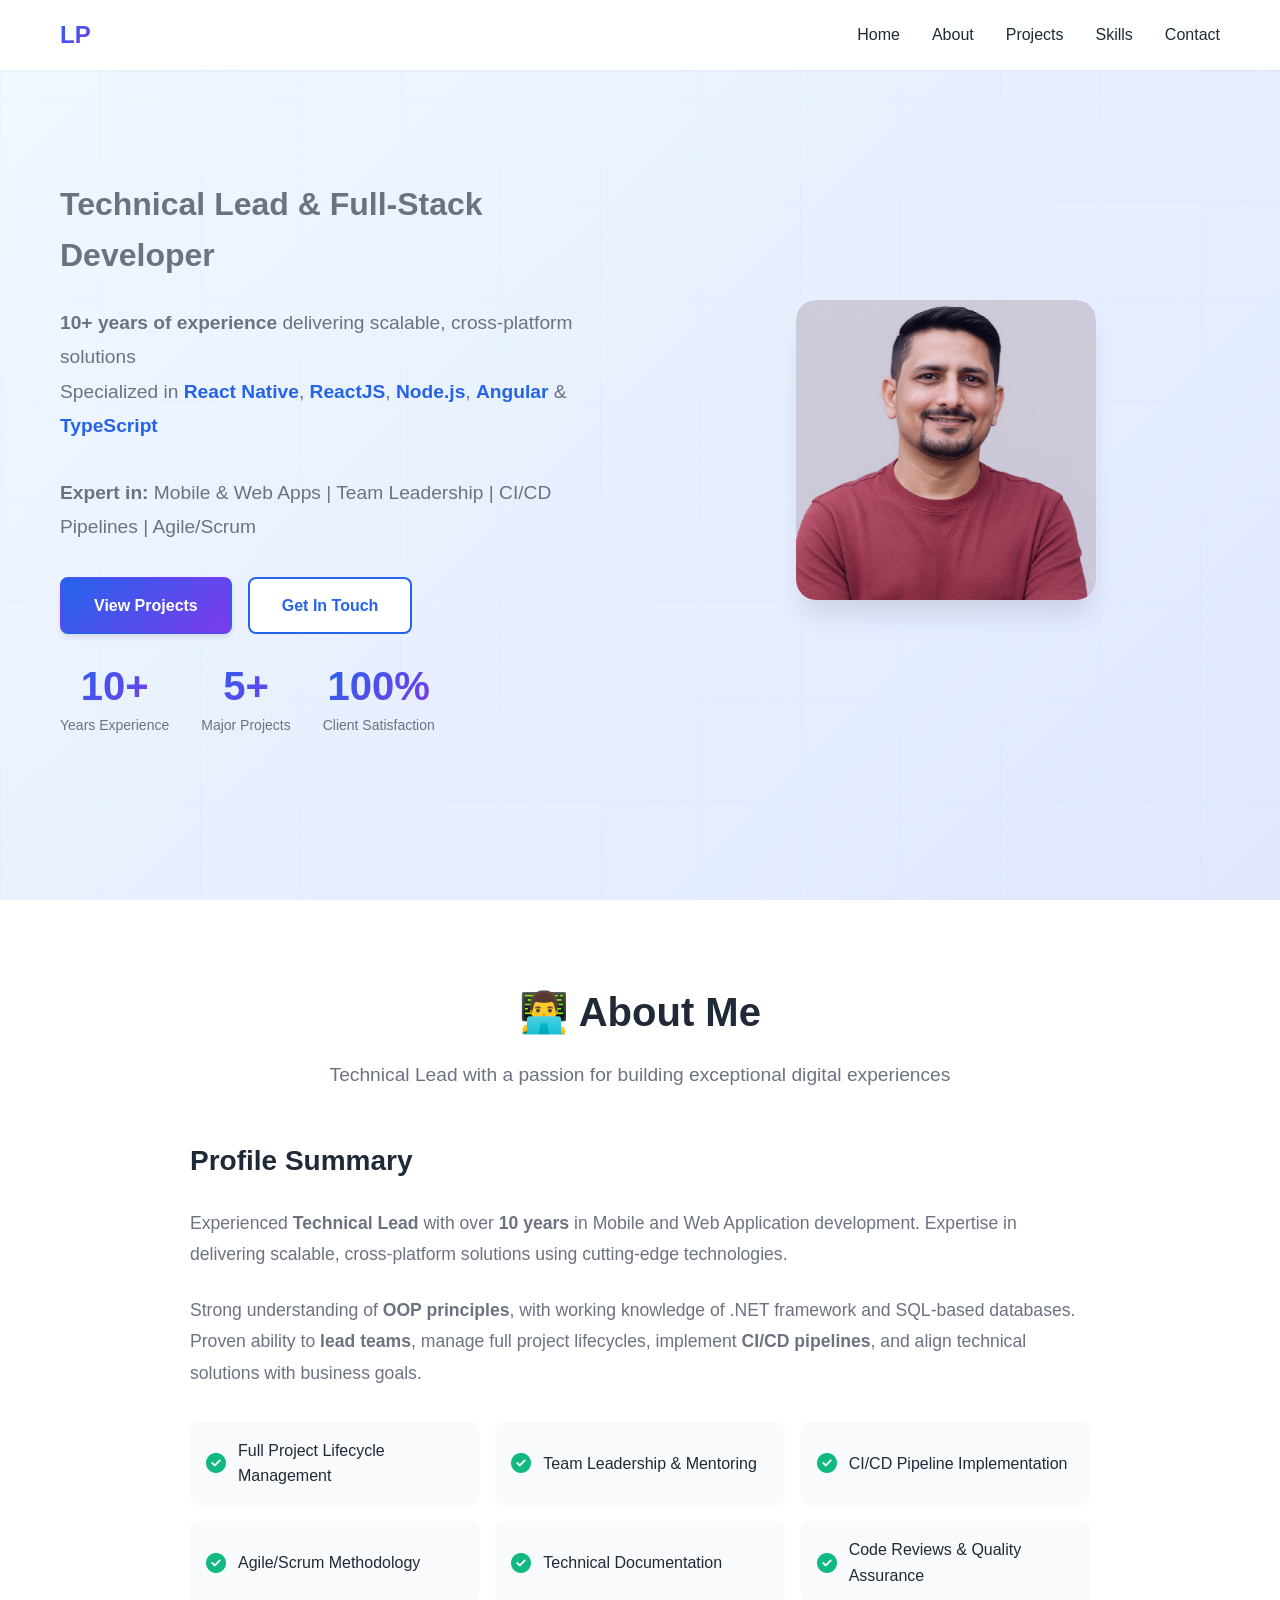
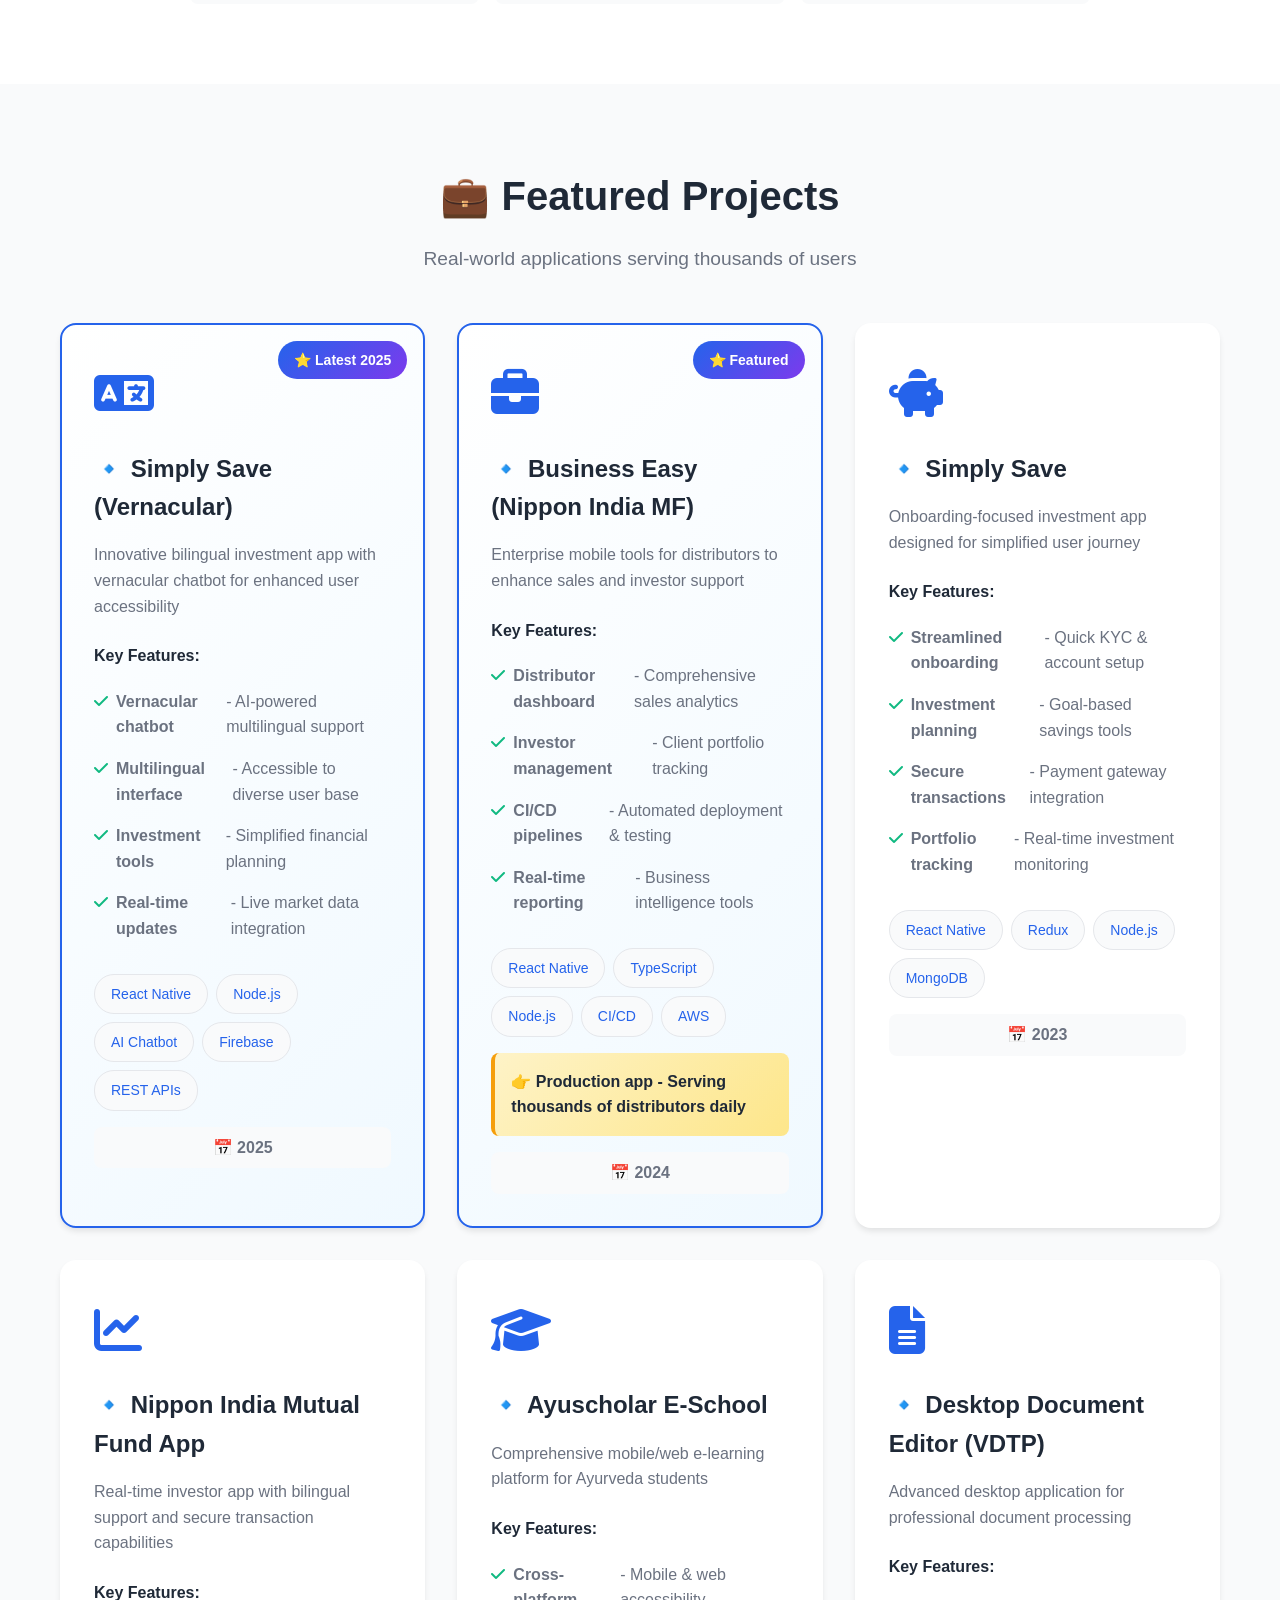
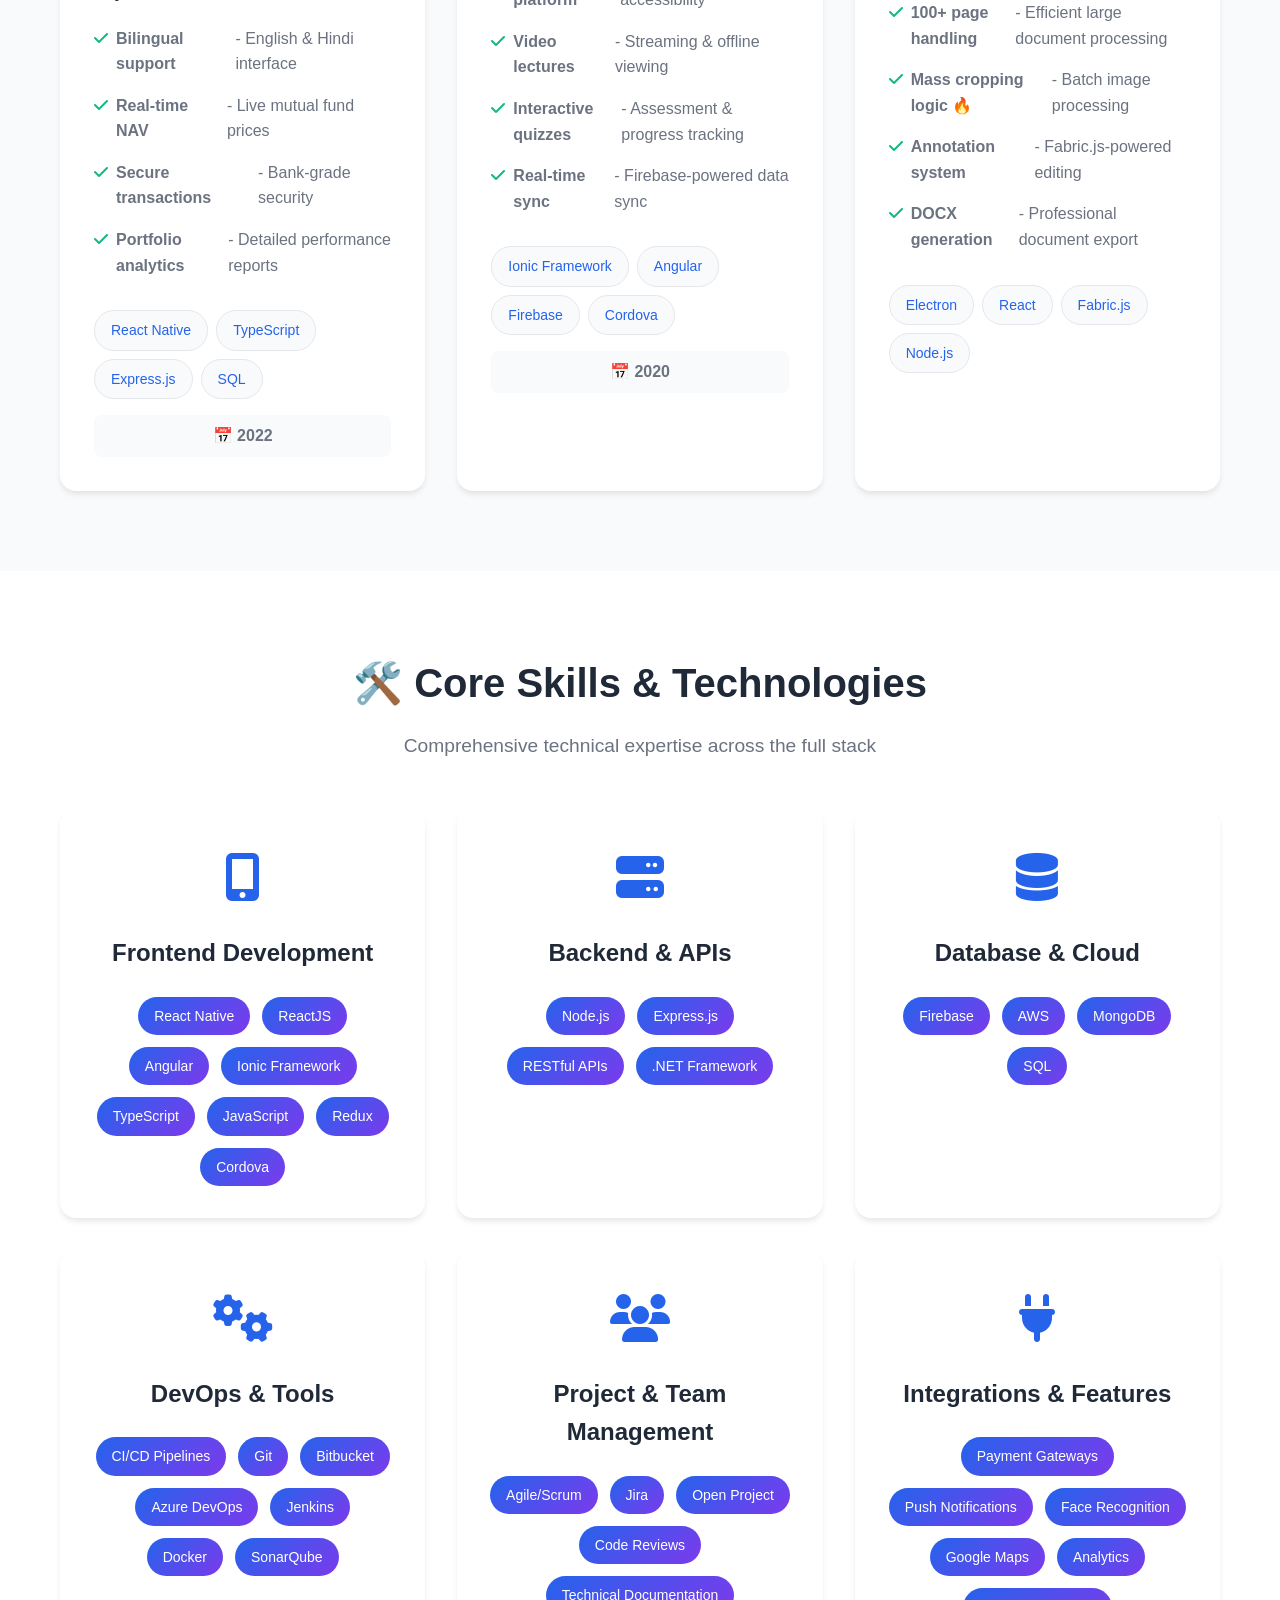
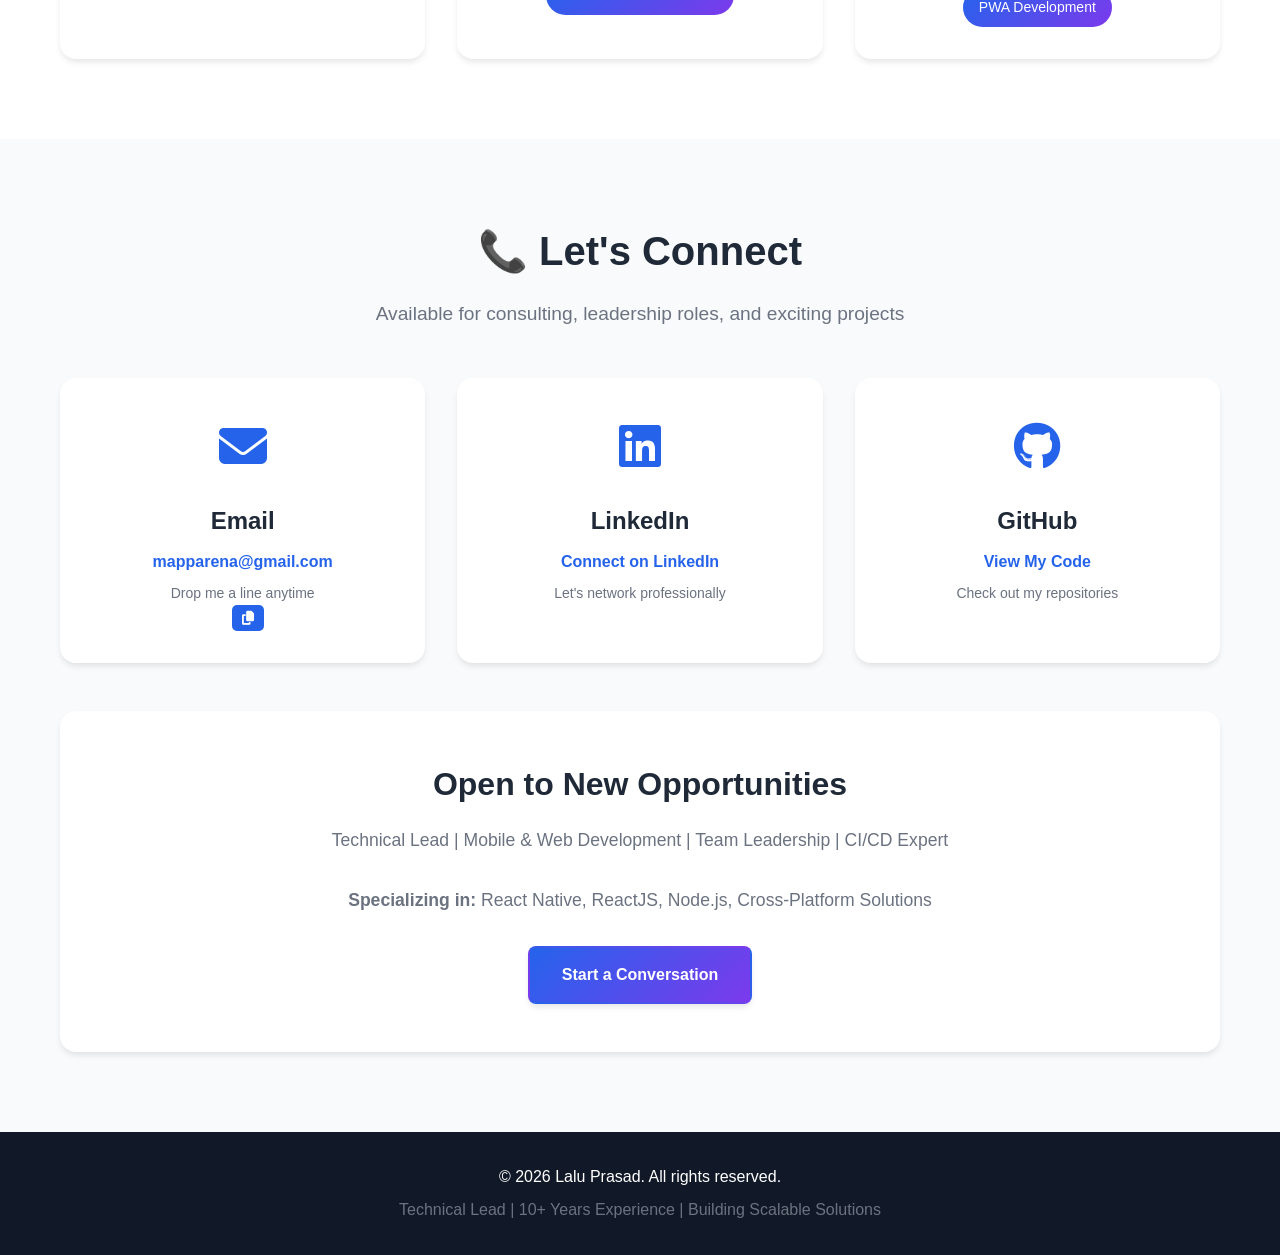
==== index-new.html @ 654e076b "Update portfolio: Reordered projects, added fraud detection, freelancer focus, AI tools mention" ====
<!DOCTYPE html>
<html lang="en">
<head>
    <meta charset="UTF-8">
    <meta name="viewport" content="width=device-width, initial-scale=1.0">
    <meta name="description" content="Lalu Prasad - Technical Lead with 10+ years in Mobile & Web Development. Expert in React Native, ReactJS, Node.js, and Cross-Platform Solutions.">
    <title>Lalu Prasad - Technical Lead | Mobile & Web Development Expert</title>
    <link rel="stylesheet" href="styles.css">
    <link rel="stylesheet" href="https://cdnjs.cloudflare.com/ajax/libs/font-awesome/6.4.0/css/all.min.css">
</head>
<body>
    <!-- Navigation -->
    <nav class="navbar">
        <div class="container">
            <div class="nav-brand">LP</div>
            <ul class="nav-menu">
                <li><a href="#home">Home</a></li>
                <li><a href="#about">About</a></li>
                <li><a href="#projects">Projects</a></li>
                <li><a href="#skills">Skills</a></li>
                <li><a href="#contact">Contact</a></li>
            </ul>
            <div class="hamburger">
                <span></span>
                <span></span>
                <span></span>
            </div>
        </div>
    </nav>

    <!-- Home Section -->
    <section id="home" class="hero">
        <div class="container">
            <div class="hero-content">
                <div class="hero-text">
                    <h1 class="hero-title">
                        Hi, I'm <span class="highlight">Lalu Prasad</span>
                    </h1>
                    <h2 class="hero-subtitle">Technical Lead & Full-Stack Developer</h2>
                    <p class="hero-description">
                        <strong>10+ years of experience</strong> delivering scalable, cross-platform solutions<br>
                        Specialized in <span class="tech-highlight">React Native</span>, 
                        <span class="tech-highlight">ReactJS</span>, 
                        <span class="tech-highlight">Node.js</span>, 
                        <span class="tech-highlight">Angular</span> & 
                        <span class="tech-highlight">TypeScript</span>
                    </p>
                    <p class="hero-description">
                        <strong>Expert in:</strong> Mobile & Web Apps | Team Leadership | CI/CD Pipelines | Agile/Scrum
                    </p>
                    <div class="hero-buttons">
                        <a href="#projects" class="btn btn-primary">View Projects</a>
                        <a href="#contact" class="btn btn-secondary">Get In Touch</a>
                    </div>
                    <div class="hero-stats">
                        <div class="stat">
                            <div class="stat-number">10+</div>
                            <div class="stat-label">Years Experience</div>
                        </div>
                        <div class="stat">
                            <div class="stat-number">5+</div>
                            <div class="stat-label">Major Projects</div>
                        </div>
                        <div class="stat">
                            <div class="stat-number">100%</div>
                            <div class="stat-label">Client Satisfaction</div>
                        </div>
                    </div>
                </div>
                <div class="hero-image">
                    <div class="profile-card">
                        <img src="profile.jpg" alt="Lalu Prasad" class="profile-photo">
                    </div>
                </div>
            </div>
        </div>
    </section>

    <!-- About Section -->
    <section id="about" class="about">
        <div class="container">
            <h2 class="section-title">👨‍💻 About Me</h2>
            <p class="section-subtitle">Technical Lead with a passion for building exceptional digital experiences</p>
            
            <div class="about-content">
                <div class="about-text">
                    <h3>Profile Summary</h3>
                    <p>
                        Experienced <strong>Technical Lead</strong> with over <strong>10 years</strong> in Mobile and Web Application development. 
                        Expertise in delivering scalable, cross-platform solutions using cutting-edge technologies.
                    </p>
                    <p>
                        Strong understanding of <strong>OOP principles</strong>, with working knowledge of .NET framework and SQL-based databases. 
                        Proven ability to <strong>lead teams</strong>, manage full project lifecycles, implement <strong>CI/CD pipelines</strong>, 
                        and align technical solutions with business goals.
                    </p>
                    
                    <div class="about-highlights">
                        <div class="highlight-item">
                            <i class="fas fa-check-circle"></i>
                            <span>Full Project Lifecycle Management</span>
                        </div>
                        <div class="highlight-item">
                            <i class="fas fa-check-circle"></i>
                            <span>Team Leadership & Mentoring</span>
                        </div>
                        <div class="highlight-item">
                            <i class="fas fa-check-circle"></i>
                            <span>CI/CD Pipeline Implementation</span>
                        </div>
                        <div class="highlight-item">
                            <i class="fas fa-check-circle"></i>
                            <span>Agile/Scrum Methodology</span>
                        </div>
                        <div class="highlight-item">
                            <i class="fas fa-check-circle"></i>
                            <span>Technical Documentation</span>
                        </div>
                        <div class="highlight-item">
                            <i class="fas fa-check-circle"></i>
                            <span>Code Reviews & Quality Assurance</span>
                        </div>
                    </div>
                </div>
            </div>
        </div>
    </section>

    <!-- Projects Section -->
    <section id="projects" class="projects">
        <div class="container">
            <h2 class="section-title">💼 Featured Projects</h2>
            <p class="section-subtitle">Real-world applications serving thousands of users</p>
            
            <div class="projects-grid">
                <!-- Project 1: Simply Save Vernacular -->
                <div class="project-card featured">
                    <div class="project-badge">⭐ Latest 2025</div>
                    <div class="project-icon">
                        <i class="fas fa-language"></i>
                    </div>
                    <h3 class="project-title">🔹 Simply Save (Vernacular)</h3>
                    <p class="project-description">
                        Innovative bilingual investment app with vernacular chatbot for enhanced user accessibility
                    </p>
                    <div class="project-features">
                        <h4>Key Features:</h4>
                        <ul>
                            <li><i class="fas fa-check"></i> <strong>Vernacular chatbot</strong> - AI-powered multilingual support</li>
                            <li><i class="fas fa-check"></i> <strong>Multilingual interface</strong> - Accessible to diverse user base</li>
                            <li><i class="fas fa-check"></i> <strong>Investment tools</strong> - Simplified financial planning</li>
                            <li><i class="fas fa-check"></i> <strong>Real-time updates</strong> - Live market data integration</li>
                        </ul>
                    </div>
                    <div class="project-tech">
                        <span class="tech-tag">React Native</span>
                        <span class="tech-tag">Node.js</span>
                        <span class="tech-tag">AI Chatbot</span>
                        <span class="tech-tag">Firebase</span>
                        <span class="tech-tag">REST APIs</span>
                    </div>
                    <div class="project-year">📅 2025</div>
                </div>

                <!-- Project 2: Business Easy -->
                <div class="project-card featured">
                    <div class="project-badge">⭐ Featured</div>
                    <div class="project-icon">
                        <i class="fas fa-briefcase"></i>
                    </div>
                    <h3 class="project-title">🔹 Business Easy (Nippon India MF)</h3>
                    <p class="project-description">
                        Enterprise mobile tools for distributors to enhance sales and investor support
                    </p>
                    <div class="project-features">
                        <h4>Key Features:</h4>
                        <ul>
                            <li><i class="fas fa-check"></i> <strong>Distributor dashboard</strong> - Comprehensive sales analytics</li>
                            <li><i class="fas fa-check"></i> <strong>Investor management</strong> - Client portfolio tracking</li>
                            <li><i class="fas fa-check"></i> <strong>CI/CD pipelines</strong> - Automated deployment & testing</li>
                            <li><i class="fas fa-check"></i> <strong>Real-time reporting</strong> - Business intelligence tools</li>
                        </ul>
                    </div>
                    <div class="project-tech">
                        <span class="tech-tag">React Native</span>
                        <span class="tech-tag">TypeScript</span>
                        <span class="tech-tag">Node.js</span>
                        <span class="tech-tag">CI/CD</span>
                        <span class="tech-tag">AWS</span>
                    </div>
                    <div class="project-highlight">
                        👉 <strong>Production app</strong> - Serving thousands of distributors daily
                    </div>
                    <div class="project-year">📅 2024</div>
                </div>

                <!-- Project 3: Simply Save 2023 -->
                <div class="project-card">
                    <div class="project-icon">
                        <i class="fas fa-piggy-bank"></i>
                    </div>
                    <h3 class="project-title">🔹 Simply Save</h3>
                    <p class="project-description">
                        Onboarding-focused investment app designed for simplified user journey
                    </p>
                    <div class="project-features">
                        <h4>Key Features:</h4>
                        <ul>
                            <li><i class="fas fa-check"></i> <strong>Streamlined onboarding</strong> - Quick KYC & account setup</li>
                            <li><i class="fas fa-check"></i> <strong>Investment planning</strong> - Goal-based savings tools</li>
                            <li><i class="fas fa-check"></i> <strong>Secure transactions</strong> - Payment gateway integration</li>
                            <li><i class="fas fa-check"></i> <strong>Portfolio tracking</strong> - Real-time investment monitoring</li>
                        </ul>
                    </div>
                    <div class="project-tech">
                        <span class="tech-tag">React Native</span>
                        <span class="tech-tag">Redux</span>
                        <span class="tech-tag">Node.js</span>
                        <span class="tech-tag">MongoDB</span>
                    </div>
                    <div class="project-year">📅 2023</div>
                </div>

                <!-- Project 4: Nippon India MF App -->
                <div class="project-card">
                    <div class="project-icon">
                        <i class="fas fa-chart-line"></i>
                    </div>
                    <h3 class="project-title">🔹 Nippon India Mutual Fund App</h3>
                    <p class="project-description">
                        Real-time investor app with bilingual support and secure transaction capabilities
                    </p>
                    <div class="project-features">
                        <h4>Key Features:</h4>
                        <ul>
                            <li><i class="fas fa-check"></i> <strong>Bilingual support</strong> - English & Hindi interface</li>
                            <li><i class="fas fa-check"></i> <strong>Real-time NAV</strong> - Live mutual fund prices</li>
                            <li><i class="fas fa-check"></i> <strong>Secure transactions</strong> - Bank-grade security</li>
                            <li><i class="fas fa-check"></i> <strong>Portfolio analytics</strong> - Detailed performance reports</li>
                        </ul>
                    </div>
                    <div class="project-tech">
                        <span class="tech-tag">React Native</span>
                        <span class="tech-tag">TypeScript</span>
                        <span class="tech-tag">Express.js</span>
                        <span class="tech-tag">SQL</span>
                    </div>
                    <div class="project-year">📅 2022</div>
                </div>

                <!-- Project 5: Ayuscholar E-School -->
                <div class="project-card">
                    <div class="project-icon">
                        <i class="fas fa-graduation-cap"></i>
                    </div>
                    <h3 class="project-title">🔹 Ayuscholar E-School</h3>
                    <p class="project-description">
                        Comprehensive mobile/web e-learning platform for Ayurveda students
                    </p>
                    <div class="project-features">
                        <h4>Key Features:</h4>
                        <ul>
                            <li><i class="fas fa-check"></i> <strong>Cross-platform</strong> - Mobile & web accessibility</li>
                            <li><i class="fas fa-check"></i> <strong>Video lectures</strong> - Streaming & offline viewing</li>
                            <li><i class="fas fa-check"></i> <strong>Interactive quizzes</strong> - Assessment & progress tracking</li>
                            <li><i class="fas fa-check"></i> <strong>Real-time sync</strong> - Firebase-powered data sync</li>
                        </ul>
                    </div>
                    <div class="project-tech">
                        <span class="tech-tag">Ionic Framework</span>
                        <span class="tech-tag">Angular</span>
                        <span class="tech-tag">Firebase</span>
                        <span class="tech-tag">Cordova</span>
                    </div>
                    <div class="project-year">📅 2020</div>
                </div>

                <!-- Project 6: Desktop Document Editor -->
                <div class="project-card">
                    <div class="project-icon">
                        <i class="fas fa-file-alt"></i>
                    </div>
                    <h3 class="project-title">🔹 Desktop Document Editor (VDTP)</h3>
                    <p class="project-description">
                        Advanced desktop application for professional document processing
                    </p>
                    <div class="project-features">
                        <h4>Key Features:</h4>
                        <ul>
                            <li><i class="fas fa-check"></i> <strong>100+ page handling</strong> - Efficient large document processing</li>
                            <li><i class="fas fa-check"></i> <strong>Mass cropping logic 🔥</strong> - Batch image processing</li>
                            <li><i class="fas fa-check"></i> <strong>Annotation system</strong> - Fabric.js-powered editing</li>
                            <li><i class="fas fa-check"></i> <strong>DOCX generation</strong> - Professional document export</li>
                        </ul>
                    </div>
                    <div class="project-tech">
                        <span class="tech-tag">Electron</span>
                        <span class="tech-tag">React</span>
                        <span class="tech-tag">Fabric.js</span>
                        <span class="tech-tag">Node.js</span>
                    </div>
                </div>
            </div>
        </div>
    </section>

    <!-- Skills Section -->
    <section id="skills" class="skills">
        <div class="container">
            <h2 class="section-title">🛠️ Core Skills & Technologies</h2>
            <p class="section-subtitle">Comprehensive technical expertise across the full stack</p>
            
            <div class="skills-grid">
                <div class="skill-category">
                    <div class="skill-icon">
                        <i class="fas fa-mobile-alt"></i>
                    </div>
                    <h3>Frontend Development</h3>
                    <div class="skill-tags">
                        <span class="skill-tag">React Native</span>
                        <span class="skill-tag">ReactJS</span>
                        <span class="skill-tag">Angular</span>
                        <span class="skill-tag">Ionic Framework</span>
                        <span class="skill-tag">TypeScript</span>
                        <span class="skill-tag">JavaScript</span>
                        <span class="skill-tag">Redux</span>
                        <span class="skill-tag">Cordova</span>
                    </div>
                </div>

                <div class="skill-category">
                    <div class="skill-icon">
                        <i class="fas fa-server"></i>
                    </div>
                    <h3>Backend & APIs</h3>
                    <div class="skill-tags">
                        <span class="skill-tag">Node.js</span>
                        <span class="skill-tag">Express.js</span>
                        <span class="skill-tag">RESTful APIs</span>
                        <span class="skill-tag">.NET Framework</span>
                    </div>
                </div>

                <div class="skill-category">
                    <div class="skill-icon">
                        <i class="fas fa-database"></i>
                    </div>
                    <h3>Database & Cloud</h3>
                    <div class="skill-tags">
                        <span class="skill-tag">Firebase</span>
                        <span class="skill-tag">AWS</span>
                        <span class="skill-tag">MongoDB</span>
                        <span class="skill-tag">SQL</span>
                    </div>
                </div>

                <div class="skill-category">
                    <div class="skill-icon">
                        <i class="fas fa-cogs"></i>
                    </div>
                    <h3>DevOps & Tools</h3>
                    <div class="skill-tags">
                        <span class="skill-tag">CI/CD Pipelines</span>
                        <span class="skill-tag">Git</span>
                        <span class="skill-tag">Bitbucket</span>
                        <span class="skill-tag">Azure DevOps</span>
                        <span class="skill-tag">Jenkins</span>
                        <span class="skill-tag">Docker</span>
                        <span class="skill-tag">SonarQube</span>
                    </div>
                </div>

                <div class="skill-category">
                    <div class="skill-icon">
                        <i class="fas fa-users"></i>
                    </div>
                    <h3>Project & Team Management</h3>
                    <div class="skill-tags">
                        <span class="skill-tag">Agile/Scrum</span>
                        <span class="skill-tag">Jira</span>
                        <span class="skill-tag">Open Project</span>
                        <span class="skill-tag">Code Reviews</span>
                        <span class="skill-tag">Technical Documentation</span>
                    </div>
                </div>

                <div class="skill-category">
                    <div class="skill-icon">
                        <i class="fas fa-plug"></i>
                    </div>
                    <h3>Integrations & Features</h3>
                    <div class="skill-tags">
                        <span class="skill-tag">Payment Gateways</span>
                        <span class="skill-tag">Push Notifications</span>
                        <span class="skill-tag">Face Recognition</span>
                        <span class="skill-tag">Google Maps</span>
                        <span class="skill-tag">Analytics</span>
                        <span class="skill-tag">PWA Development</span>
                    </div>
                </div>
            </div>
        </div>
    </section>

    <!-- Contact Section -->
    <section id="contact" class="contact">
        <div class="container">
            <h2 class="section-title">📞 Let's Connect</h2>
            <p class="section-subtitle">Available for consulting, leadership roles, and exciting projects</p>
            
            <div class="contact-grid">
                <div class="contact-card">
                    <div class="contact-icon">
                        <i class="fas fa-envelope"></i>
                    </div>
                    <h3>Email</h3>
                    <a href="mailto:mapparena@gmail.com" class="contact-link">mapparena@gmail.com</a>
                    <p class="contact-description">Drop me a line anytime</p>
                </div>

                <div class="contact-card">
                    <div class="contact-icon">
                        <i class="fab fa-linkedin"></i>
                    </div>
                    <h3>LinkedIn</h3>
                    <a href="https://www.linkedin.com/in/lalu-prasad-27111859/" target="_blank" class="contact-link">Connect on LinkedIn</a>
                    <p class="contact-description">Let's network professionally</p>
                </div>

                <div class="contact-card">
                    <div class="contact-icon">
                        <i class="fab fa-github"></i>
                    </div>
                    <h3>GitHub</h3>
                    <a href="https://github.com/lalu2019" target="_blank" class="contact-link">View My Code</a>
                    <p class="contact-description">Check out my repositories</p>
                </div>
            </div>

            <div class="contact-cta">
                <h3>Open to New Opportunities</h3>
                <p>Technical Lead | Mobile & Web Development | Team Leadership | CI/CD Expert</p>
                <p><strong>Specializing in:</strong> React Native, ReactJS, Node.js, Cross-Platform Solutions</p>
                <a href="mailto:mapparena@gmail.com" class="btn btn-primary">Start a Conversation</a>
            </div>
        </div>
    </section>

    <!-- Footer -->
    <footer class="footer">
        <div class="container">
            <p>&copy; 2026 Lalu Prasad. All rights reserved.</p>
            <p class="footer-tagline">Technical Lead | 10+ Years Experience | Building Scalable Solutions</p>
        </div>
    </footer>

    <script src="script.js"></script>
</body>
</html>
---- styles.css ----
/* ===== CSS Variables ===== */
:root {
    --primary-color: #2563eb;
    --secondary-color: #7c3aed;
    --accent-color: #f59e0b;
    --text-primary: #1f2937;
    --text-secondary: #6b7280;
    --bg-primary: #ffffff;
    --bg-secondary: #f9fafb;
    --bg-dark: #111827;
    --border-color: #e5e7eb;
    --success-color: #10b981;
    --shadow-sm: 0 1px 2px 0 rgba(0, 0, 0, 0.05);
    --shadow-md: 0 4px 6px -1px rgba(0, 0, 0, 0.1);
    --shadow-lg: 0 10px 15px -3px rgba(0, 0, 0, 0.1);
    --shadow-xl: 0 20px 25px -5px rgba(0, 0, 0, 0.1);
}

/* ===== Reset & Base Styles ===== */
* {
    margin: 0;
    padding: 0;
    box-sizing: border-box;
}

html {
    scroll-behavior: smooth;
}

body {
    font-family: -apple-system, BlinkMacSystemFont, 'Segoe UI', Roboto, 'Helvetica Neue', Arial, sans-serif;
    line-height: 1.6;
    color: var(--text-primary);
    background-color: var(--bg-primary);
}

.container {
    max-width: 1200px;
    margin: 0 auto;
    padding: 0 20px;
}

/* ===== Navigation ===== */
.navbar {
    position: fixed;
    top: 0;
    width: 100%;
    background: rgba(255, 255, 255, 0.95);
    backdrop-filter: blur(10px);
    box-shadow: var(--shadow-sm);
    z-index: 1000;
    transition: all 0.3s ease;
}

.navbar.scrolled {
    box-shadow: var(--shadow-md);
}

.navbar .container {
    display: flex;
    justify-content: space-between;
    align-items: center;
    padding: 1rem 20px;
}

.nav-brand {
    font-size: 1.5rem;
    font-weight: 700;
    color: var(--primary-color);
    background: linear-gradient(135deg, var(--primary-color), var(--secondary-color));
    -webkit-background-clip: text;
    -webkit-text-fill-color: transparent;
    background-clip: text;
}

.nav-menu {
    display: flex;
    list-style: none;
    gap: 2rem;
}

.nav-menu a {
    text-decoration: none;
    color: var(--text-primary);
    font-weight: 500;
    transition: color 0.3s ease;
    position: relative;
}

.nav-menu a::after {
    content: '';
    position: absolute;
    bottom: -5px;
    left: 0;
    width: 0;
    height: 2px;
    background: var(--primary-color);
    transition: width 0.3s ease;
}

.nav-menu a:hover {
    color: var(--primary-color);
}

.nav-menu a:hover::after {
    width: 100%;
}

.hamburger {
    display: none;
    flex-direction: column;
    cursor: pointer;
    gap: 4px;
}

.hamburger span {
    width: 25px;
    height: 3px;
    background: var(--text-primary);
    transition: all 0.3s ease;
}

/* ===== Hero Section ===== */
.hero {
    min-height: 100vh;
    display: flex;
    align-items: center;
    padding-top: 80px;
    background: linear-gradient(135deg, #f0f9ff 0%, #e0e7ff 100%);
    position: relative;
    overflow: hidden;
}

.hero::before {
    content: '';
    position: absolute;
    top: 0;
    left: 0;
    right: 0;
    bottom: 0;
    background: url('data:image/svg+xml,<svg width="100" height="100" xmlns="http://www.w3.org/2000/svg"><defs><pattern id="grid" width="100" height="100" patternUnits="userSpaceOnUse"><path d="M 100 0 L 0 0 0 100" fill="none" stroke="rgba(37,99,235,0.05)" stroke-width="1"/></pattern></defs><rect width="100%" height="100%" fill="url(%23grid)"/></svg>');
    opacity: 0.5;
}

.hero-content {
    display: grid;
    grid-template-columns: 1fr 1fr;
    gap: 4rem;
    align-items: center;
    position: relative;
    z-index: 1;
}

.hero-text {
    animation: fadeInUp 0.8s ease;
}

.hero-title {
    font-size: 3.5rem;
    font-weight: 800;
    line-height: 1.2;
    margin-bottom: 1rem;
}

.highlight {
    background: linear-gradient(135deg, var(--primary-color), var(--secondary-color));
    -webkit-background-clip: text;
    -webkit-text-fill-color: transparent;
    background-clip: text;
}

.hero-subtitle {
    font-size: 2rem;
    color: var(--text-secondary);
    margin-bottom: 1.5rem;
    font-weight: 600;
}

.hero-description {
    font-size: 1.2rem;
    color: var(--text-secondary);
    margin-bottom: 2rem;
    line-height: 1.8;
}

.tech-highlight {
    color: var(--primary-color);
    font-weight: 600;
}

.hero-buttons {
    display: flex;
    gap: 1rem;
    flex-wrap: wrap;
}

.btn {
    padding: 0.875rem 2rem;
    border-radius: 8px;
    text-decoration: none;
    font-weight: 600;
    transition: all 0.3s ease;
    display: inline-block;
    border: 2px solid transparent;
}

.btn-primary {
    background: linear-gradient(135deg, var(--primary-color), var(--secondary-color));
    color: white;
    box-shadow: var(--shadow-md);
}

.btn-primary:hover {
    transform: translateY(-2px);
    box-shadow: var(--shadow-lg);
}

.btn-secondary {
    background: white;
    color: var(--primary-color);
    border-color: var(--primary-color);
}

.btn-secondary:hover {
    background: var(--primary-color);
    color: white;
}

.hero-image {
    display: flex;
    justify-content: center;
    animation: fadeInRight 0.8s ease;
}

.profile-card {
    width: 300px;
    height: 300px;
    background: white;
    border-radius: 20px;
    box-shadow: var(--shadow-xl);
    display: flex;
    align-items: center;
    justify-content: center;
    position: relative;
    overflow: hidden;
}

.profile-card::before {
    content: '';
    position: absolute;
    top: -50%;
    left: -50%;
    width: 200%;
    height: 200%;
    background: linear-gradient(135deg, var(--primary-color), var(--secondary-color));
    opacity: 0.1;
    animation: rotate 20s linear infinite;
}

.profile-icon {
    font-size: 8rem;
    color: var(--primary-color);
    z-index: 1;
}

/* ===== Section Styles ===== */
section {
    padding: 5rem 0;
}

.section-title {
    font-size: 2.5rem;
    font-weight: 700;
    text-align: center;
    margin-bottom: 1rem;
}

.section-subtitle {
    text-align: center;
    color: var(--text-secondary);
    font-size: 1.2rem;
    margin-bottom: 3rem;
}

/* ===== Projects Section ===== */
.projects {
    background: var(--bg-secondary);
}

.projects-grid {
    display: grid;
    grid-template-columns: repeat(auto-fit, minmax(350px, 1fr));
    gap: 2rem;
}

.project-card {
    background: white;
    border-radius: 16px;
    padding: 2rem;
    box-shadow: var(--shadow-md);
    transition: all 0.3s ease;
    position: relative;
    border: 2px solid transparent;
}

.project-card:hover {
    transform: translateY(-8px);
    box-shadow: var(--shadow-xl);
    border-color: var(--primary-color);
}

.project-card.featured {
    border: 2px solid var(--primary-color);
    background: linear-gradient(135deg, #ffffff 0%, #f0f9ff 100%);
}

.project-badge {
    position: absolute;
    top: 1rem;
    right: 1rem;
    background: linear-gradient(135deg, var(--primary-color), var(--secondary-color));
    color: white;
    padding: 0.5rem 1rem;
    border-radius: 20px;
    font-size: 0.875rem;
    font-weight: 600;
}

.project-icon {
    font-size: 3rem;
    color: var(--primary-color);
    margin-bottom: 1rem;
}

.project-title {
    font-size: 1.5rem;
    font-weight: 700;
    margin-bottom: 1rem;
    color: var(--text-primary);
}

.project-description {
    color: var(--text-secondary);
    margin-bottom: 1.5rem;
    line-height: 1.6;
}

.project-features h4 {
    font-size: 1rem;
    font-weight: 600;
    margin-bottom: 0.75rem;
    color: var(--text-primary);
}

.project-features ul {
    list-style: none;
    margin-bottom: 1.5rem;
}

.project-features li {
    padding: 0.5rem 0;
    color: var(--text-secondary);
    display: flex;
    align-items: flex-start;
    gap: 0.5rem;
}

.project-features li i {
    color: var(--success-color);
    margin-top: 0.25rem;
}

.project-tech {
    display: flex;
    flex-wrap: wrap;
    gap: 0.5rem;
    margin-bottom: 1rem;
}

.tech-tag {
    background: var(--bg-secondary);
    color: var(--primary-color);
    padding: 0.5rem 1rem;
    border-radius: 20px;
    font-size: 0.875rem;
    font-weight: 500;
    border: 1px solid var(--border-color);
}

.project-highlight {
    background: linear-gradient(135deg, #fef3c7 0%, #fde68a 100%);
    padding: 1rem;
    border-radius: 8px;
    border-left: 4px solid var(--accent-color);
    font-weight: 600;
    color: var(--text-primary);
}

/* ===== Skills Section ===== */
.skills-grid {
    display: grid;
    grid-template-columns: repeat(auto-fit, minmax(300px, 1fr));
    gap: 2rem;
}

.skill-category {
    background: white;
    padding: 2rem;
    border-radius: 16px;
    box-shadow: var(--shadow-md);
    transition: all 0.3s ease;
    text-align: center;
}

.skill-category:hover {
    transform: translateY(-5px);
    box-shadow: var(--shadow-lg);
}

.skill-icon {
    font-size: 3rem;
    color: var(--primary-color);
    margin-bottom: 1rem;
}

.skill-category h3 {
    font-size: 1.5rem;
    margin-bottom: 1.5rem;
    color: var(--text-primary);
}

.skill-tags {
    display: flex;
    flex-wrap: wrap;
    gap: 0.75rem;
    justify-content: center;
}

.skill-tag {
    background: linear-gradient(135deg, var(--primary-color), var(--secondary-color));
    color: white;
    padding: 0.5rem 1rem;
    border-radius: 20px;
    font-size: 0.875rem;
    font-weight: 500;
}

/* ===== Contact Section ===== */
.contact {
    background: var(--bg-secondary);
}

.contact-grid {
    display: grid;
    grid-template-columns: repeat(auto-fit, minmax(280px, 1fr));
    gap: 2rem;
    margin-bottom: 3rem;
}

.contact-card {
    background: white;
    padding: 2rem;
    border-radius: 16px;
    box-shadow: var(--shadow-md);
    text-align: center;
    transition: all 0.3s ease;
}

.contact-card:hover {
    transform: translateY(-5px);
    box-shadow: var(--shadow-lg);
}

.contact-icon {
    font-size: 3rem;
    color: var(--primary-color);
    margin-bottom: 1rem;
}

.contact-card h3 {
    font-size: 1.5rem;
    margin-bottom: 0.5rem;
    color: var(--text-primary);
}

.contact-link {
    color: var(--primary-color);
    text-decoration: none;
    font-weight: 600;
    display: block;
    margin-bottom: 0.5rem;
    transition: color 0.3s ease;
}

.contact-link:hover {
    color: var(--secondary-color);
}

.contact-description {
    color: var(--text-secondary);
    font-size: 0.875rem;
}

.contact-cta {
    background: white;
    padding: 3rem;
    border-radius: 16px;
    text-align: center;
    box-shadow: var(--shadow-md);
}

.contact-cta h3 {
    font-size: 2rem;
    margin-bottom: 1rem;
    color: var(--text-primary);
}

.contact-cta p {
    color: var(--text-secondary);
    margin-bottom: 2rem;
    font-size: 1.1rem;
}

/* ===== Footer ===== */
.footer {
    background: var(--bg-dark);
    color: white;
    text-align: center;
    padding: 2rem 0;
}

.footer-tagline {
    color: var(--text-secondary);
    margin-top: 0.5rem;
}

/* ===== Animations ===== */
@keyframes fadeInUp {
    from {
        opacity: 0;
        transform: translateY(30px);
    }
    to {
        opacity: 1;
        transform: translateY(0);
    }
}

@keyframes fadeInRight {
    from {
        opacity: 0;
        transform: translateX(30px);
    }
    to {
        opacity: 1;
        transform: translateX(0);
    }
}

@keyframes rotate {
    from {
        transform: rotate(0deg);
    }
    to {
        transform: rotate(360deg);
    }
}

/* ===== Responsive Design ===== */
@media (max-width: 768px) {
    .hamburger {
        display: flex;
    }

    .nav-menu {
        position: fixed;
        left: -100%;
        top: 70px;
        flex-direction: column;
        background-color: white;
        width: 100%;
        text-align: center;
        transition: 0.3s;
        box-shadow: var(--shadow-lg);
        padding: 2rem 0;
    }

    .nav-menu.active {
        left: 0;
    }

    .hero-content {
        grid-template-columns: 1fr;
        gap: 2rem;
    }

    .hero-title {
        font-size: 2.5rem;
    }

    .hero-subtitle {
        font-size: 1.5rem;
    }

    .hero-description {
        font-size: 1rem;
    }

    .hero-image {
        order: -1;
    }

    .profile-card {
        width: 200px;
        height: 200px;
    }

    .profile-icon {
        font-size: 5rem;
    }

    .section-title {
        font-size: 2rem;
    }

    .projects-grid,
    .skills-grid,
    .contact-grid {
        grid-template-columns: 1fr;
    }

    .btn {
        width: 100%;
        text-align: center;
    }
}

@media (max-width: 480px) {
    .hero-title {
        font-size: 2rem;
    }

    .hero-subtitle {
        font-size: 1.25rem;
    }

    .section-title {
        font-size: 1.75rem;
    }

    .project-card,
    .skill-category,
    .contact-card {
        padding: 1.5rem;
    }
}

/* Made with Bob */

/* ===== Profile Photo Styles ===== */
.profile-photo {
    width: 100%;
    height: 100%;
    object-fit: cover;
    border-radius: 20px;
}

/* ===== Hero Stats ===== */
.hero-stats {
    display: flex;
    gap: 2rem;
    margin-top: 2rem;
    flex-wrap: wrap;
}

.stat {
    text-align: center;
}

.stat-number {
    font-size: 2.5rem;
    font-weight: 800;
    background: linear-gradient(135deg, var(--primary-color), var(--secondary-color));
    -webkit-background-clip: text;
    -webkit-text-fill-color: transparent;
    background-clip: text;
    line-height: 1;
    margin-bottom: 0.5rem;
}

.stat-label {
    font-size: 0.875rem;
    color: var(--text-secondary);
    font-weight: 500;
}

/* ===== About Section ===== */
.about {
    background: var(--bg-primary);
    padding: 5rem 0;
}

.about-content {
    max-width: 900px;
    margin: 0 auto;
}

.about-text h3 {
    font-size: 1.75rem;
    margin-bottom: 1.5rem;
    color: var(--text-primary);
}

.about-text p {
    font-size: 1.1rem;
    line-height: 1.8;
    color: var(--text-secondary);
    margin-bottom: 1.5rem;
}

.about-highlights {
    display: grid;
    grid-template-columns: repeat(auto-fit, minmax(250px, 1fr));
    gap: 1rem;
    margin-top: 2rem;
}

.highlight-item {
    display: flex;
    align-items: center;
    gap: 0.75rem;
    padding: 1rem;
    background: var(--bg-secondary);
    border-radius: 8px;
    transition: all 0.3s ease;
}

.highlight-item:hover {
    transform: translateX(5px);
    background: linear-gradient(135deg, #f0f9ff 0%, #e0e7ff 100%);
}

.highlight-item i {
    color: var(--success-color);
    font-size: 1.25rem;
}

.highlight-item span {
    color: var(--text-primary);
    font-weight: 500;
}

/* ===== Project Year Badge ===== */
.project-year {
    margin-top: 1rem;
    padding: 0.5rem 1rem;
    background: var(--bg-secondary);
    border-radius: 8px;
    text-align: center;
    font-weight: 600;
    color: var(--text-secondary);
}
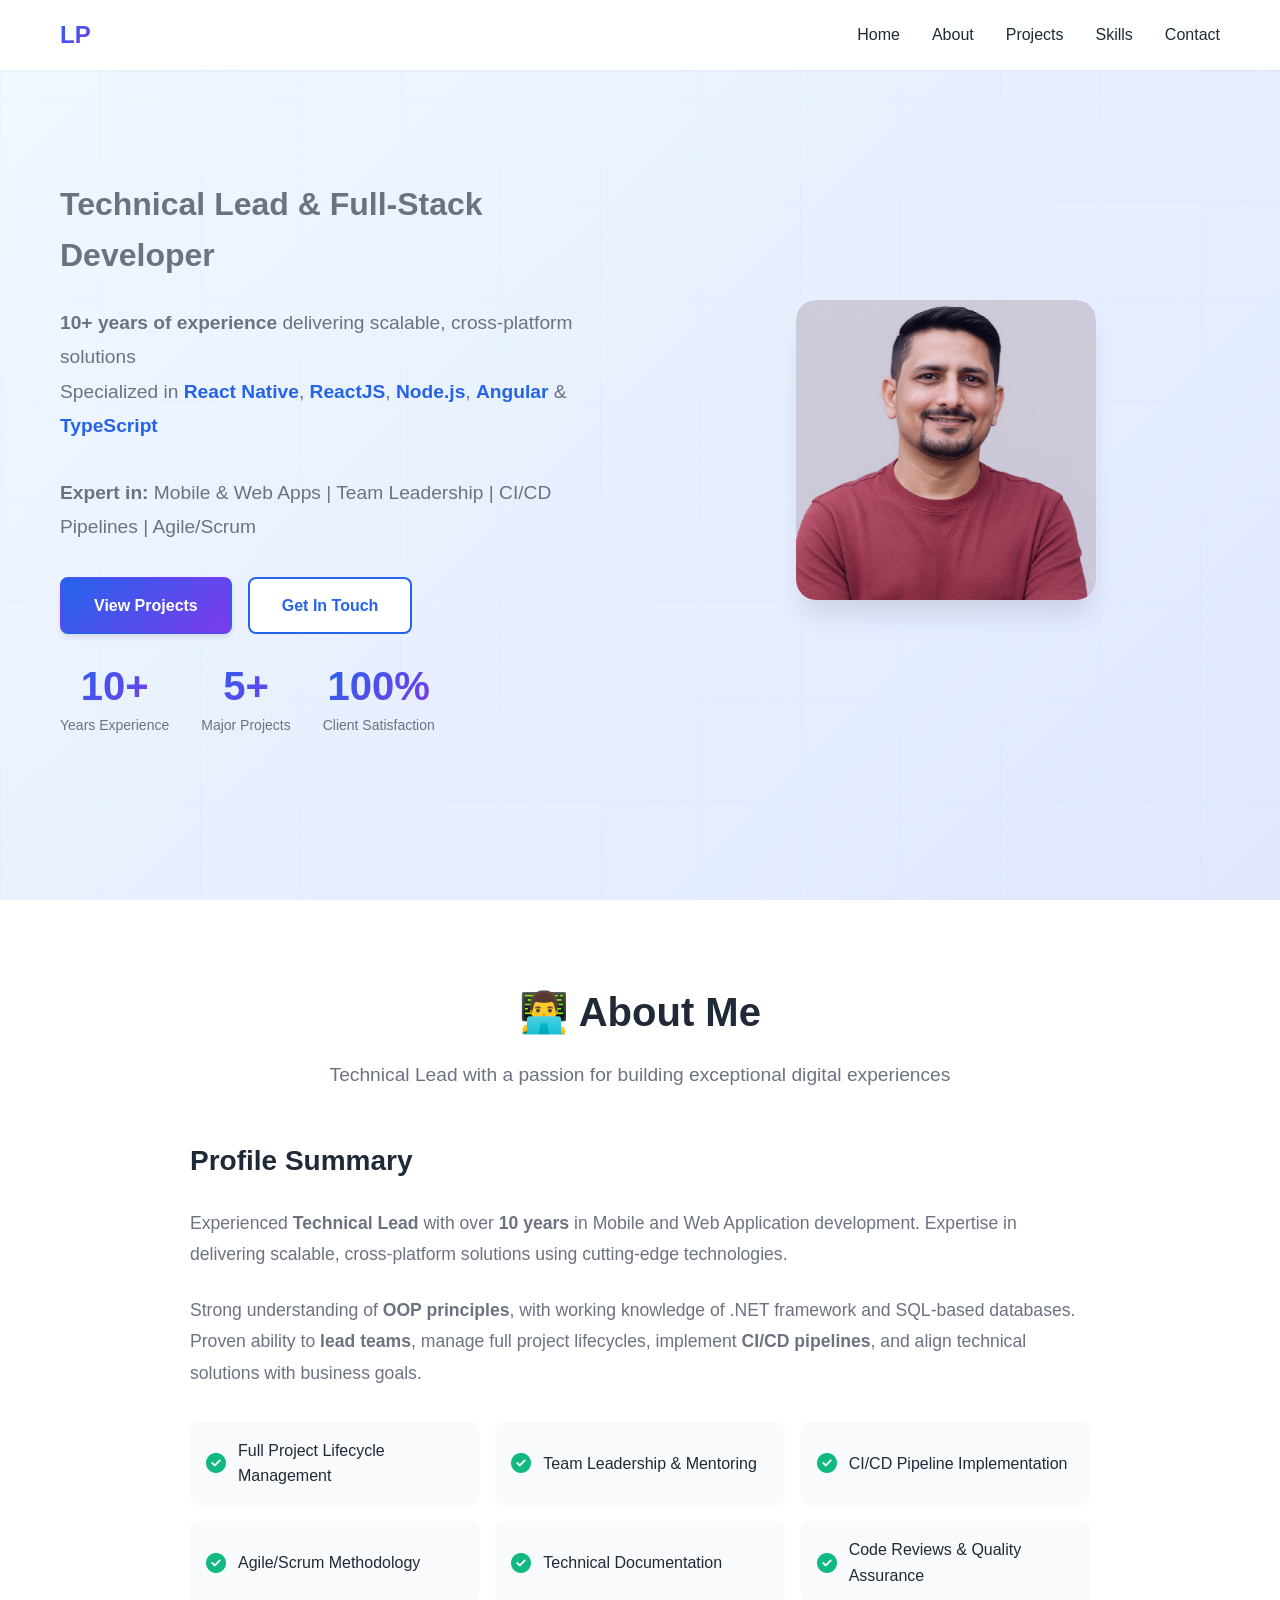
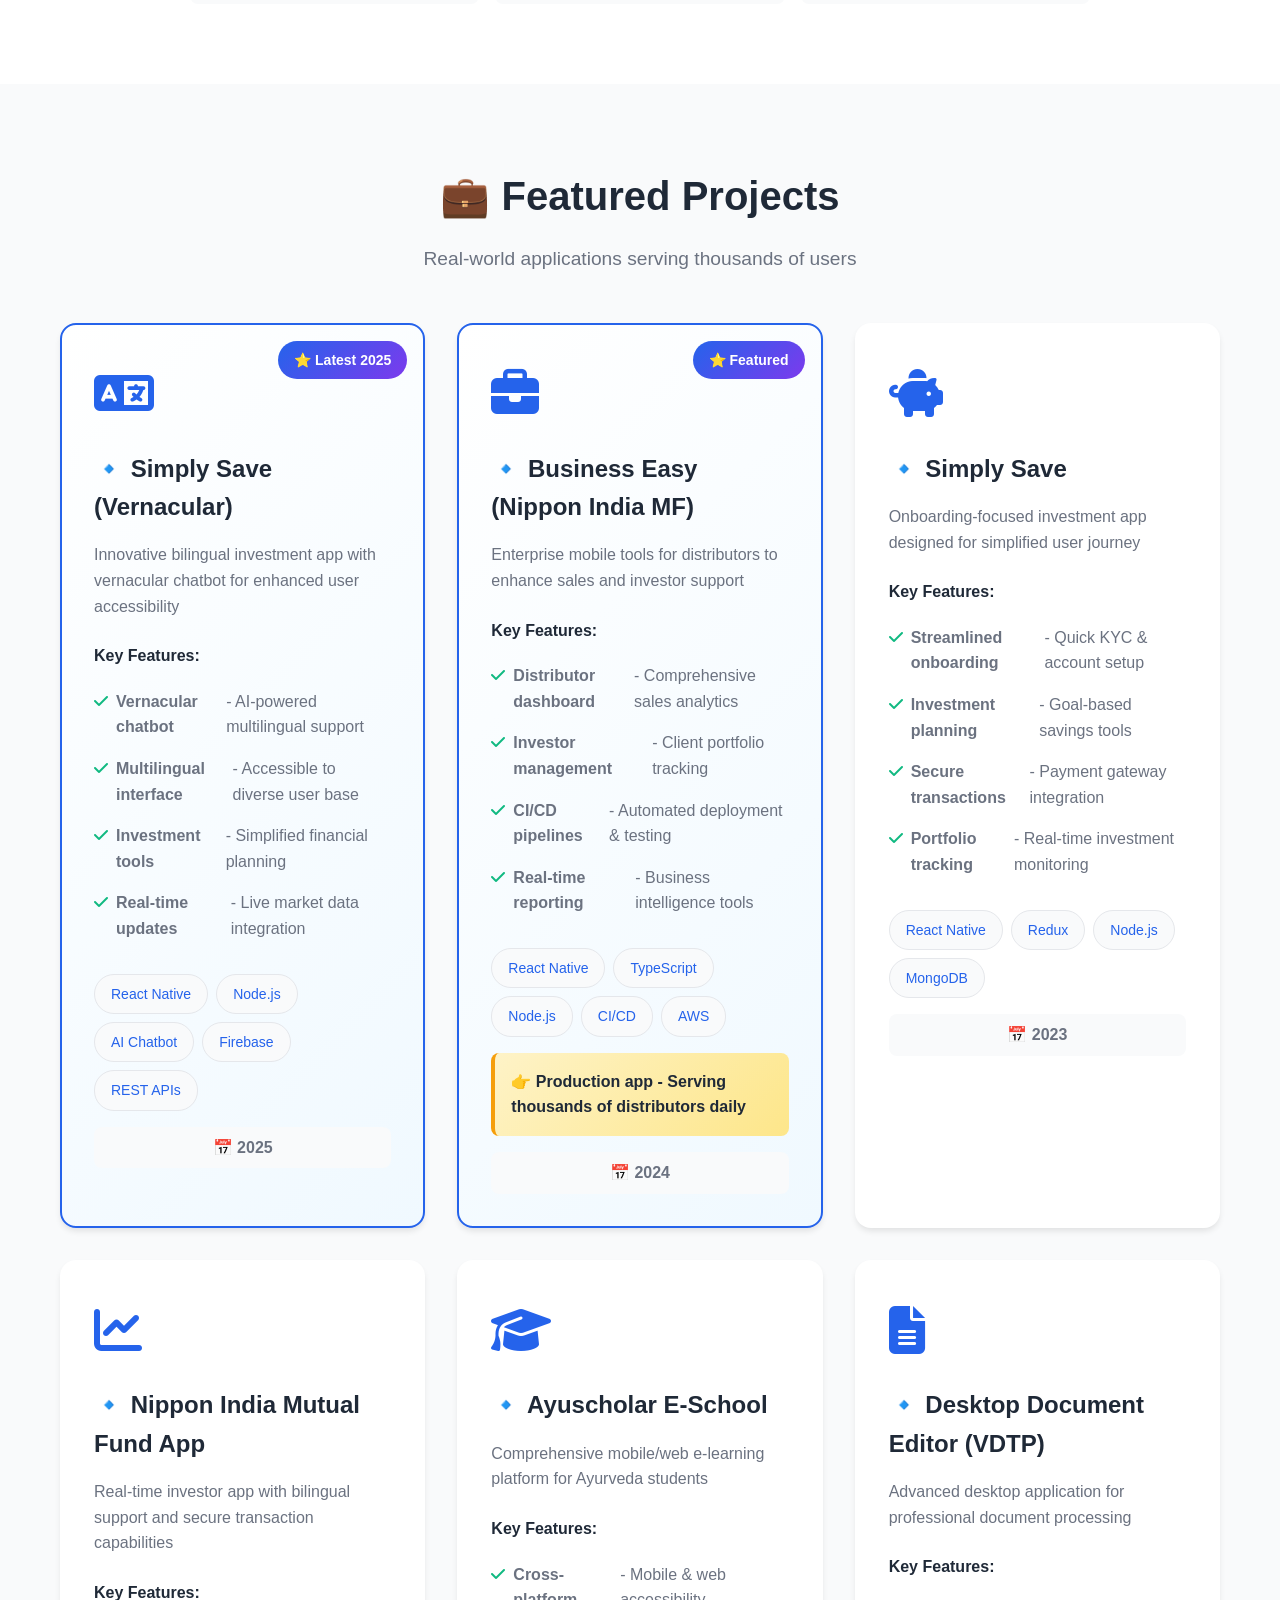
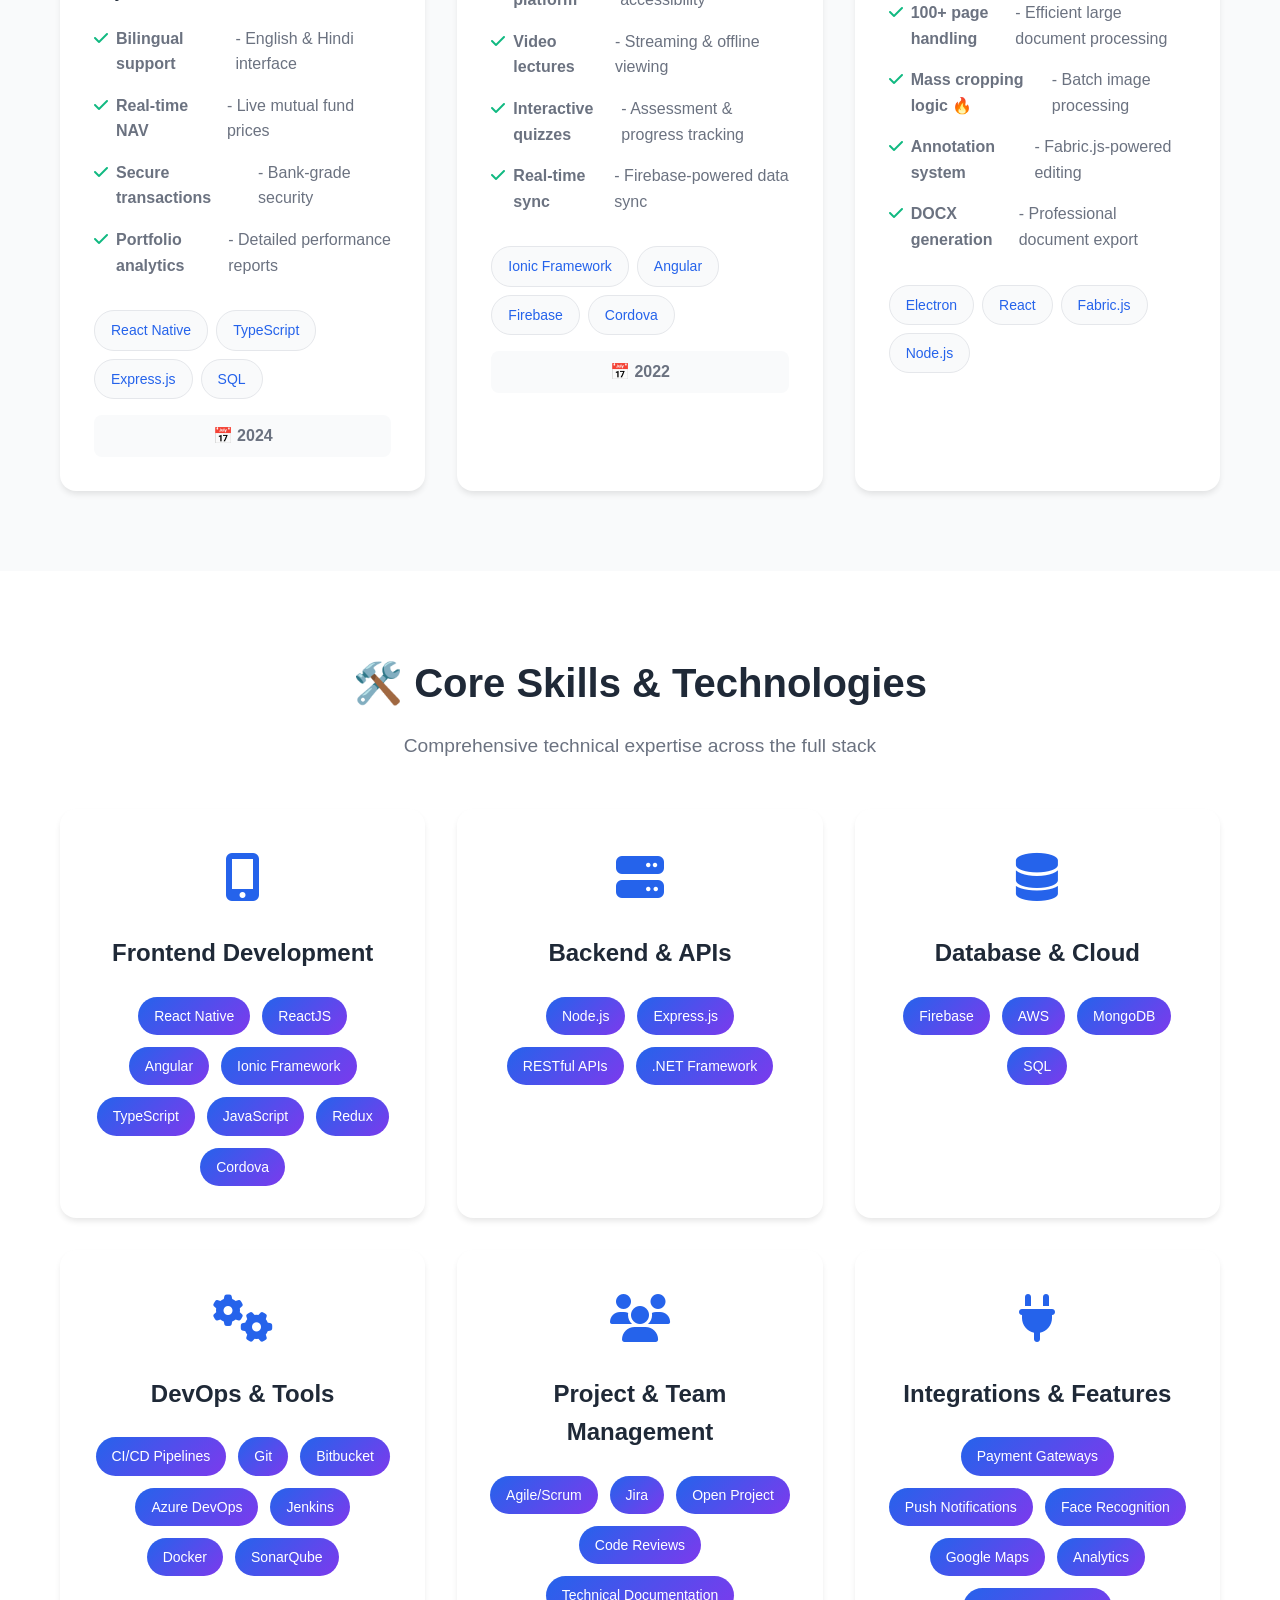
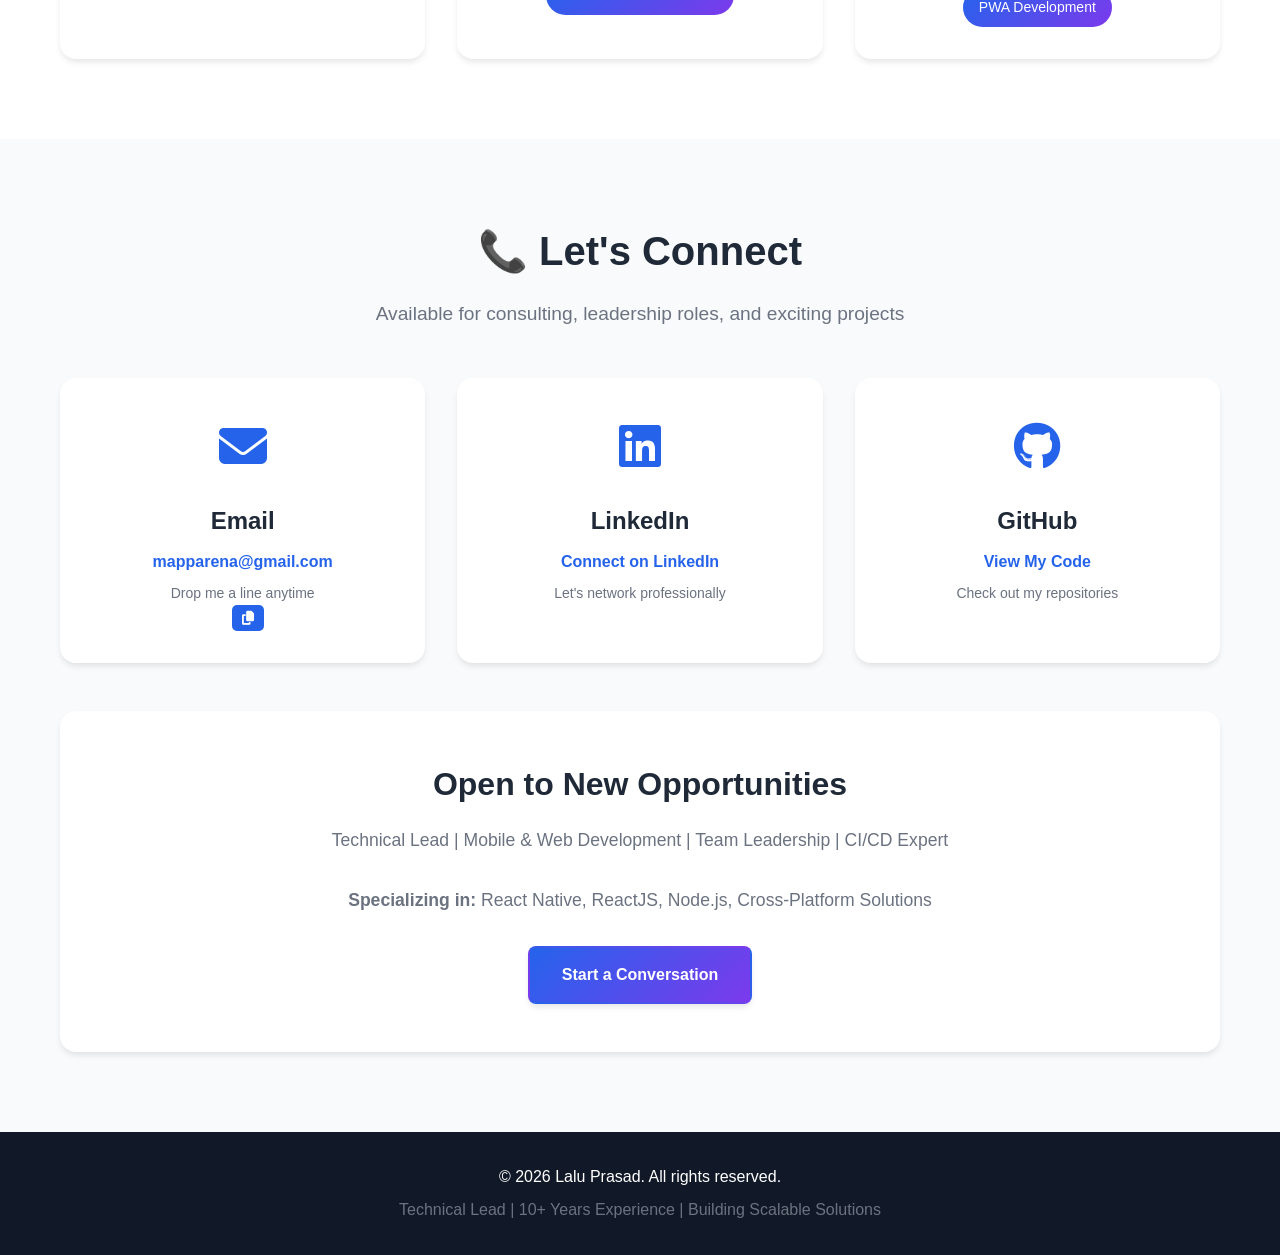
==== commit f948e09d: "Add Ayuscholar E-School app with Google Play Store link" ====
--- a/index-new.html
+++ b/index-new.html
@@ -245,7 +245,7 @@
                         <span class="tech-tag">Express.js</span>
                         <span class="tech-tag">SQL</span>
                     </div>
-                    <div class="project-year">📅 2022</div>
+                    <div class="project-year">📅 2024</div>
                 </div>
 
                 <!-- Project 5: Ayuscholar E-School -->
@@ -272,7 +272,7 @@
                         <span class="tech-tag">Firebase</span>
                         <span class="tech-tag">Cordova</span>
                     </div>
-                    <div class="project-year">📅 2020</div>
+                    <div class="project-year">📅 2022</div>
                 </div>
 
                 <!-- Project 6: Desktop Document Editor -->
@@ -432,7 +432,7 @@
                         <i class="fab fa-github"></i>
                     </div>
                     <h3>GitHub</h3>
-                    <a href="https://github.com/lalu2019" target="_blank" class="contact-link">View My Code</a>
+                    <a href="https://github.com/buildwith-lalu" target="_blank" class="contact-link">View My Code</a>
                     <p class="contact-description">Check out my repositories</p>
                 </div>
             </div>
